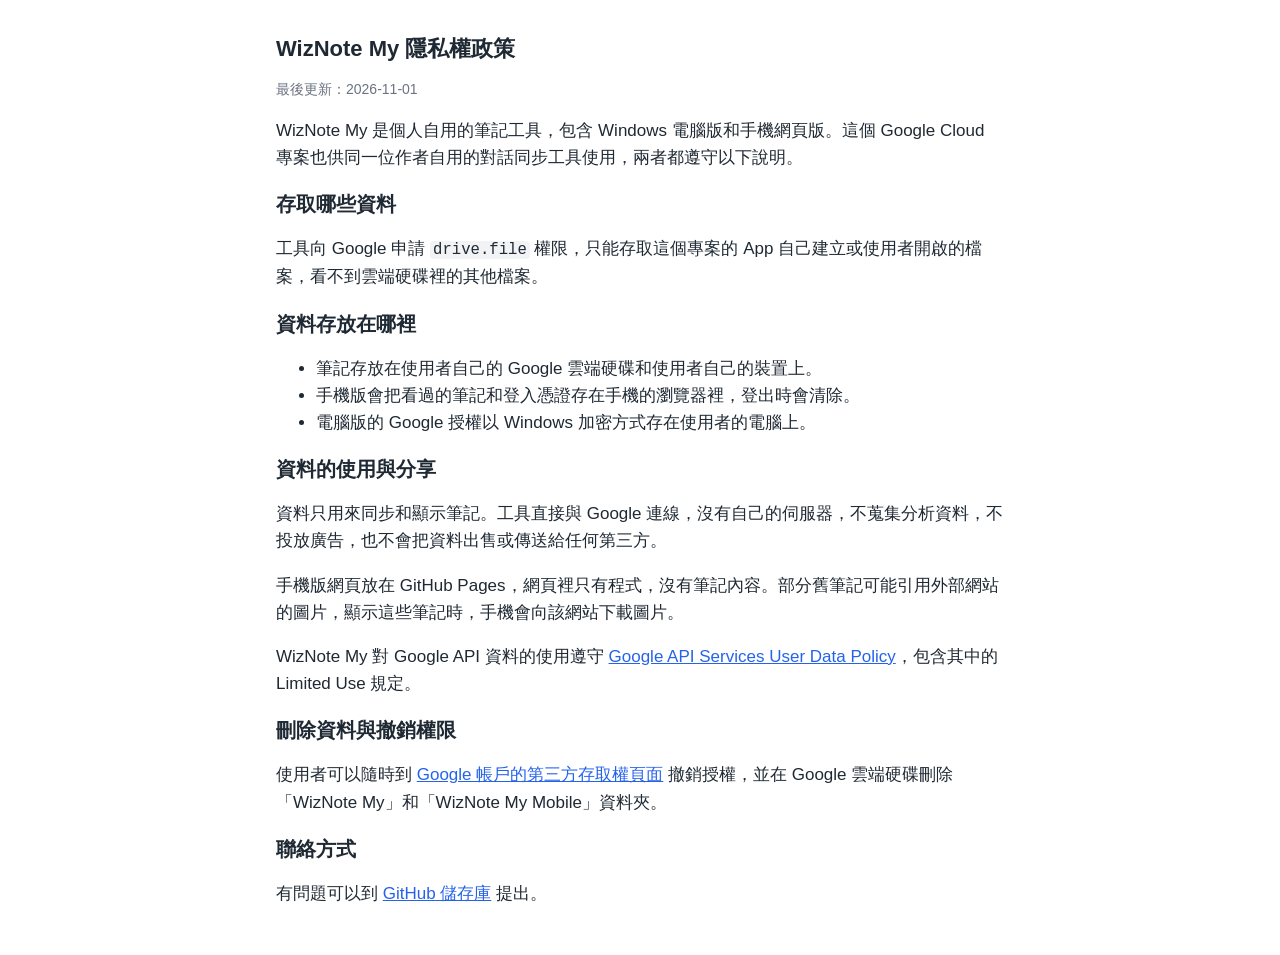
==== privacy.html @ dd13ff36 "新增隱私權政策頁面 Co-Authored-By: Claude Opus 5.5 <noreply@anthropic.com>" ====
<!doctype html>
<html lang="zh-Hant">
<head>
<meta charset="utf-8">
<meta name="viewport" content="width=device-width, initial-scale=1, viewport-fit=cover">
<meta name="referrer" content="no-referrer">
<link rel="stylesheet" href="style.css">
<title>隱私權政策</title>
</head>
<body>
<article class="content">
  <h1>WizNote My 隱私權政策</h1>
  <p class="muted">最後更新：2026-11-01</p>
  <p>WizNote My 是個人自用的筆記工具，包含 Windows 電腦版和手機網頁版。這個 Google Cloud 專案也供同一位作者自用的對話同步工具使用，兩者都遵守以下說明。</p>
  <h2>存取哪些資料</h2>
  <p>工具向 Google 申請 <code>drive.file</code> 權限，只能存取這個專案的 App 自己建立或使用者開啟的檔案，看不到雲端硬碟裡的其他檔案。</p>
  <h2>資料存放在哪裡</h2>
  <ul>
    <li>筆記存放在使用者自己的 Google 雲端硬碟和使用者自己的裝置上。</li>
    <li>手機版會把看過的筆記和登入憑證存在手機的瀏覽器裡，登出時會清除。</li>
    <li>電腦版的 Google 授權以 Windows 加密方式存在使用者的電腦上。</li>
  </ul>
  <h2>資料的使用與分享</h2>
  <p>資料只用來同步和顯示筆記。工具直接與 Google 連線，沒有自己的伺服器，不蒐集分析資料，不投放廣告，也不會把資料出售或傳送給任何第三方。</p>
  <p>手機版網頁放在 GitHub Pages，網頁裡只有程式，沒有筆記內容。部分舊筆記可能引用外部網站的圖片，顯示這些筆記時，手機會向該網站下載圖片。</p>
  <p>WizNote My 對 Google API 資料的使用遵守 <a href="https://developers.google.com/terms/api-services-user-data-policy">Google API Services User Data Policy</a>，包含其中的 Limited Use 規定。</p>
  <h2>刪除資料與撤銷權限</h2>
  <p>使用者可以隨時到 <a href="https://myaccount.google.com/permissions">Google 帳戶的第三方存取權頁面</a> 撤銷授權，並在 Google 雲端硬碟刪除「WizNote My」和「WizNote My Mobile」資料夾。</p>
  <h2>聯絡方式</h2>
  <p>有問題可以到 <a href="https://github.com/ianpy91g/wiznote-my-mobile/issues">GitHub 儲存庫</a> 提出。</p>
</article>
</body>
</html>
---- style.css ----
:root {
  color-scheme: light dark;
  --bg: #fff; --bar: #f6f7f9; --line: #e2e4e8; --text: #1f2933; --muted: #6b7280;
  --accent: #2563eb; --accent-soft: #dbe7ff; --fav: #e11d48; --warn-bg: #fff4d6; --warn-text: #7a5200; --code: #f1f3f5;
}
@media (prefers-color-scheme: dark) {
  :root:not([data-theme="light"]) {
    --bg: #111418; --bar: #1a1e24; --line: #2c323a; --text: #e6e8eb; --muted: #9aa3ad;
    --accent: #6ea0ff; --accent-soft: #1d2d4d; --fav: #fb7185; --warn-bg: #3a2f12; --warn-text: #f4d58d; --code: #20252c;
  }
}
* { box-sizing: border-box; -webkit-tap-highlight-color: transparent; }
[hidden] { display: none !important; }
html, body { margin: 0; background: var(--bg); color: var(--text); }
body { font: 17px/1.6 -apple-system, BlinkMacSystemFont, "PingFang TC", "Microsoft JhengHei", sans-serif; -webkit-text-size-adjust: 100%; overflow-wrap: anywhere; }
h1, h2 { margin: 0; }
button, input, select { font: inherit; color: inherit; }
button { min-height: 44px; border: 1px solid var(--line); border-radius: 10px; background: var(--bg); padding: 0 12px; cursor: pointer; }
button.primary { background: var(--accent); border-color: var(--accent); color: #fff; font-weight: 600; }
button.wide { display: block; width: calc(100% - 32px); margin: 8px 16px; }
.muted { color: var(--muted); font-size: 14px; }

.center { min-height: 100vh; min-height: 100dvh; display: flex; flex-direction: column; align-items: center; justify-content: center; gap: 12px; padding: 24px; text-align: center; }
.center img { border-radius: 18px; }
.center button { width: 100%; max-width: 320px; }

.bar { position: sticky; top: 0; z-index: 5; background: var(--bar); border-bottom: 1px solid var(--line); padding: env(safe-area-inset-top) 12px 8px; }
.bar-row { display: flex; align-items: center; gap: 6px; min-height: 48px; }
.bar h1 { flex: 1; min-width: 0; font-size: 18px; line-height: 1.3; }
#home-title, #note-title { display: -webkit-box; -webkit-line-clamp: 2; -webkit-box-orient: vertical; overflow: hidden; }
.icon { flex: none; width: 44px; padding: 0; border: 0; background: none; font-size: 24px; }
#search { display: block; width: 100%; min-height: 40px; padding: 0 12px; border: 1px solid var(--line); border-radius: 10px; background: var(--bg); font-size: 16px; }
.tabs { display: flex; gap: 6px; margin-top: 8px; }
.tab { flex: 1; min-height: 38px; font-size: 15px; }
.tab.on { background: var(--accent-soft); border-color: var(--accent); color: var(--accent); font-weight: 600; }

.banner { display: flex; align-items: center; gap: 10px; padding: 8px 16px; background: var(--warn-bg); color: var(--warn-text); font-size: 14px; }
.bar .banner { margin: 8px -12px -8px; }
.banner span { flex: 1; }
.banner button { flex: none; min-height: 36px; background: transparent; border-color: currentColor; color: inherit; font-size: 14px; }

.sortbar { display: flex; align-items: center; gap: 8px; padding: 8px 16px; border-bottom: 1px solid var(--line); }
.sortbar #count { flex: 1; }
.sortbar select { min-height: 36px; border: 1px solid var(--line); border-radius: 8px; background: var(--bg); padding: 0 6px; font-size: 14px; }
.sortbar button { min-height: 36px; font-size: 14px; white-space: nowrap; }

.row { display: block; width: 100%; padding: 10px 16px; border: 0; border-bottom: 1px solid var(--line); border-radius: 0; background: none; text-align: left; }
.row .t { font-weight: 600; line-height: 1.35; display: -webkit-box; -webkit-line-clamp: 2; -webkit-box-orient: vertical; overflow: hidden; }
.row .t .fav { margin-right: 4px; }
.row .s { color: var(--muted); font-size: 14px; line-height: 1.4; margin-top: 2px; overflow: hidden; white-space: nowrap; text-overflow: ellipsis; }
.row .m { display: flex; justify-content: space-between; gap: 10px; color: var(--muted); font-size: 12px; margin-top: 2px; }
.row .m .f { min-width: 0; overflow: hidden; white-space: nowrap; text-overflow: ellipsis; }
.row .m .d { flex: none; }
.folder-row { display: flex; align-items: center; gap: 8px; width: 100%; min-height: 48px; padding: 0 16px; border: 0; border-bottom: 1px solid var(--line); border-radius: 0; background: none; text-align: left; }
.folder-row .n { flex: 1; min-width: 0; font-weight: 600; }
.folder-row .c { color: var(--muted); font-size: 14px; }
.fav { color: var(--fav); }
#sentinel { height: 1px; }
.empty { padding: 40px 24px; color: var(--muted); text-align: center; }

article { padding: 12px 16px calc(32px + env(safe-area-inset-bottom)); max-width: 760px; margin: 0 auto; }
#note-meta { margin: 0 0 8px; }
.actions { display: flex; flex-wrap: wrap; gap: 8px; margin-bottom: 12px; }
.actions:empty { display: none; }
.actions button, .actions a { display: inline-flex; align-items: center; min-height: 40px; max-width: 100%; padding: 0 12px; border: 1px solid var(--line); border-radius: 10px; color: var(--text); font-size: 14px; text-decoration: none; }
.content img { display: block; max-width: 100%; height: auto; margin: 8px 0; border-radius: 4px; }
.content img.missing { display: inline-block; padding: 4px 8px; background: var(--code); color: var(--muted); font-size: 13px; }
.content a { color: var(--accent); }
.content table { display: block; max-width: 100%; overflow-x: auto; border-collapse: collapse; }
.content th, .content td { border: 1px solid var(--line); padding: 4px 8px; }
.content pre { overflow-x: auto; padding: 10px; background: var(--code); border-radius: 8px; font-size: 14px; }
.content code { background: var(--code); border-radius: 4px; padding: 0 3px; font-size: .92em; }
.content pre code { padding: 0; background: none; }
.content blockquote { margin: 8px 0; padding-left: 12px; border-left: 3px solid var(--line); color: var(--muted); }
.content h1, .content h2, .content h3 { line-height: 1.35; margin: 1em 0 .4em; }
.content h1 { font-size: 22px; } .content h2 { font-size: 20px; } .content h3 { font-size: 18px; }
.content hr { border: 0; border-top: 1px solid var(--line); }

.sheet { position: fixed; inset: 0; z-index: 20; display: flex; align-items: flex-end; background: rgba(0,0,0,.35); }
.sheet-box { width: 100%; padding: 16px 0 calc(16px + env(safe-area-inset-bottom)); background: var(--bg); border-radius: 16px 16px 0 0; }
.sheet-box h2 { padding: 0 16px; font-size: 18px; }
.sheet-box p { margin: 6px 16px; }
#toast { position: fixed; left: 16px; right: 16px; bottom: calc(20px + env(safe-area-inset-bottom)); z-index: 30; padding: 10px 14px; border-radius: 10px; background: #1f2937; color: #fff; font-size: 14px; text-align: center; }
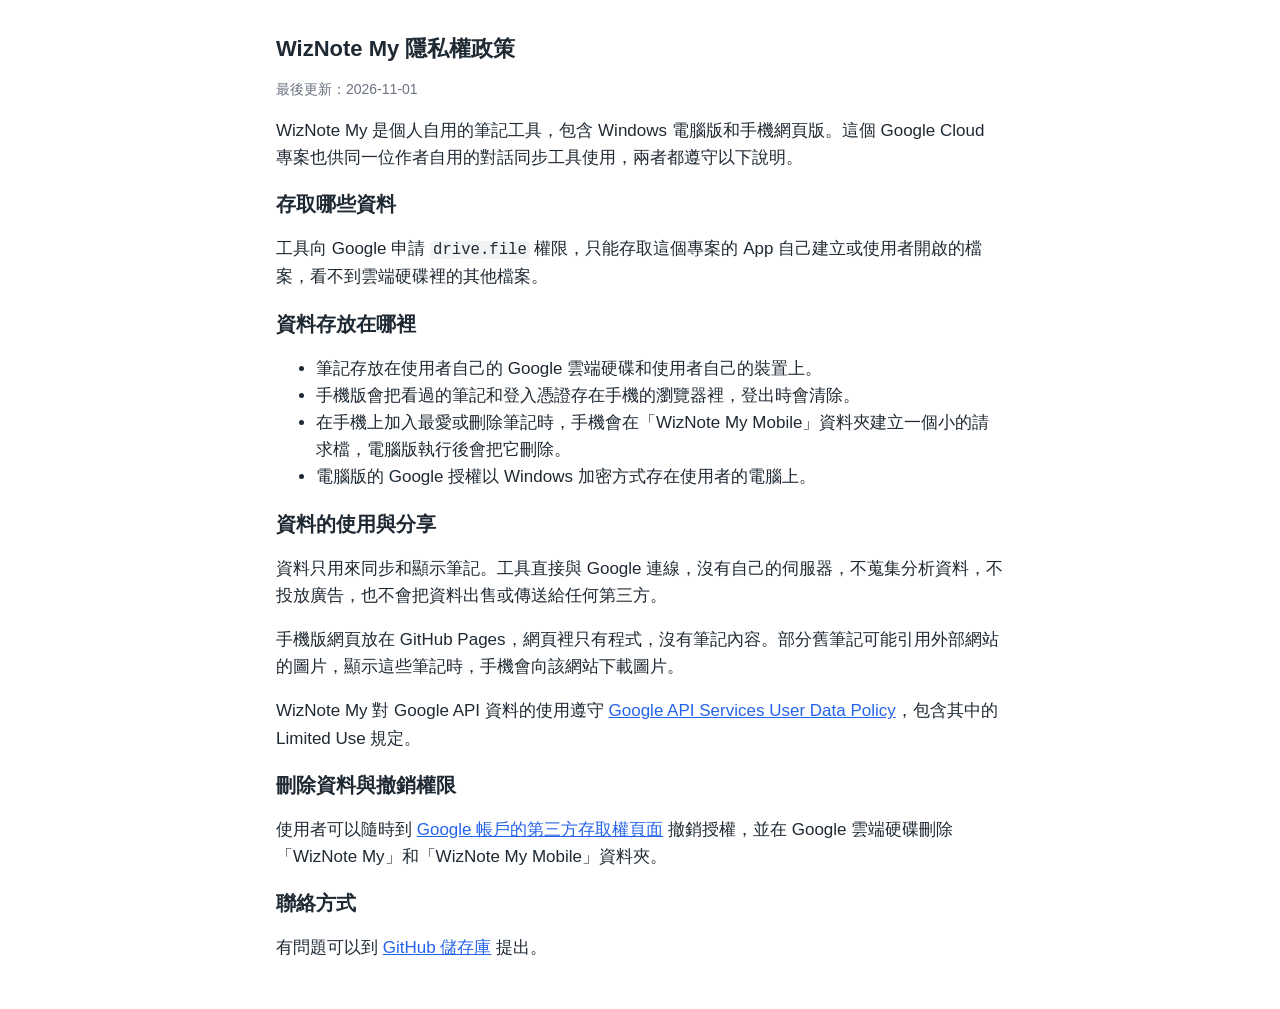
==== commit 1f3dacbd: "手機版可以加入最愛和刪除（由電腦版執行） Co-Authored-By: Claude Opus 5.5 <noreply@anthropic.com>" ====
--- a/privacy.html
+++ b/privacy.html
@@ -18,6 +18,7 @@
   <ul>
     <li>筆記存放在使用者自己的 Google 雲端硬碟和使用者自己的裝置上。</li>
     <li>手機版會把看過的筆記和登入憑證存在手機的瀏覽器裡，登出時會清除。</li>
+    <li>在手機上加入最愛或刪除筆記時，手機會在「WizNote My Mobile」資料夾建立一個小的請求檔，電腦版執行後會把它刪除。</li>
     <li>電腦版的 Google 授權以 Windows 加密方式存在使用者的電腦上。</li>
   </ul>
   <h2>資料的使用與分享</h2>
--- a/style.css
+++ b/style.css
@@ -55,6 +55,9 @@
 .folder-row .n { flex: 1; min-width: 0; font-weight: 600; }
 .folder-row .c { color: var(--muted); font-size: 14px; }
 .fav { color: var(--fav); }
+.fav-toggle { color: var(--muted); }
+.fav-toggle.on { color: var(--fav); }
+#note-trash { font-size: 20px; }
 #sentinel { height: 1px; }
 .empty { padding: 40px 24px; color: var(--muted); text-align: center; }
 
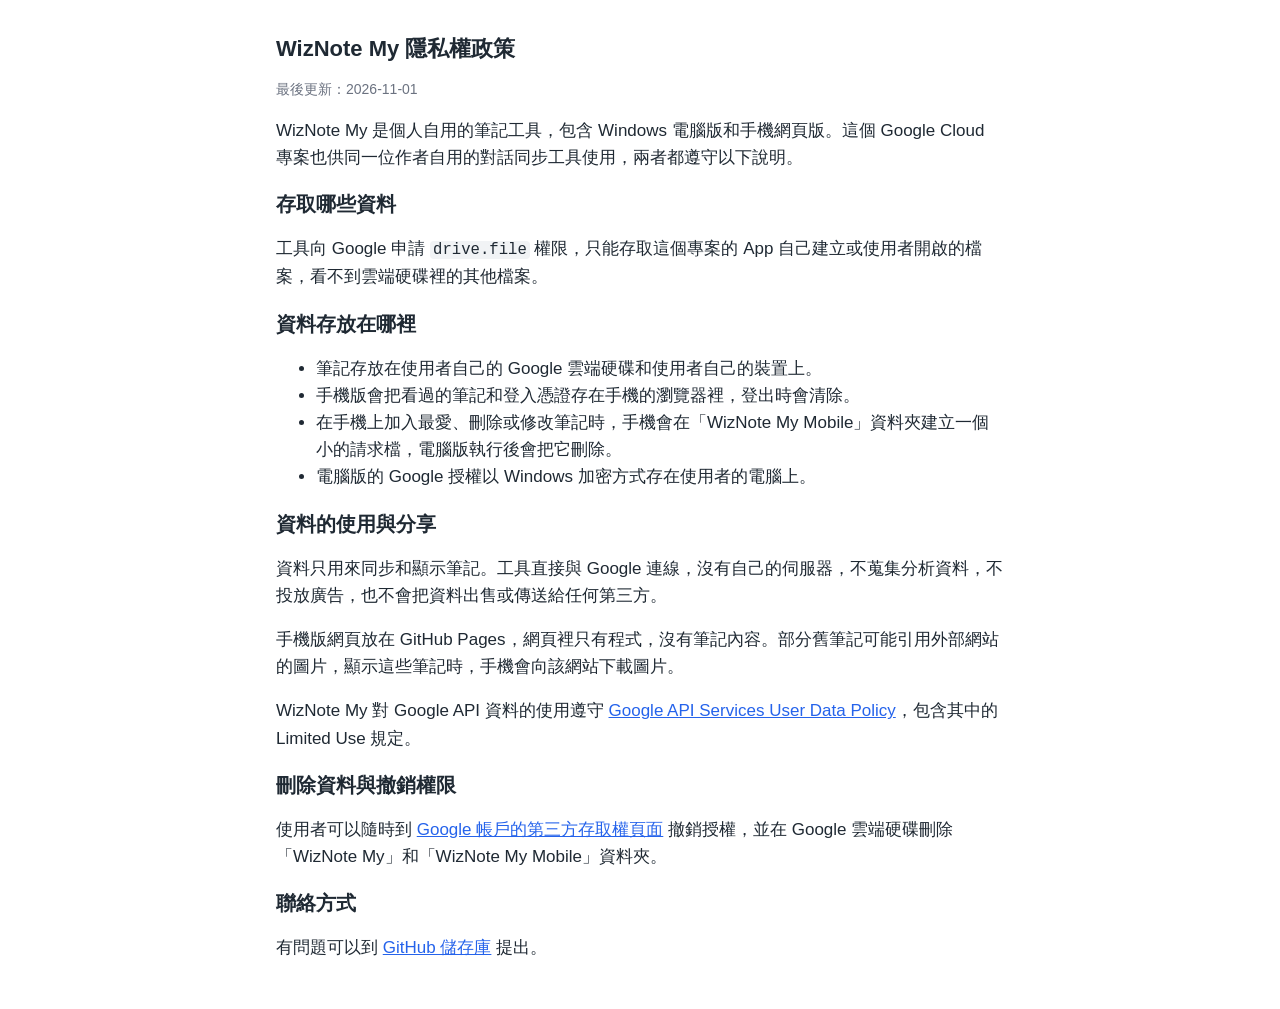
==== commit 528d9fbc: "手機版可以修改內文（由電腦版執行，衝突時另存） Co-Authored-By: Claude Opus 5.5 <noreply@anthropic.com>" ====
--- a/privacy.html
+++ b/privacy.html
@@ -18,7 +18,7 @@
   <ul>
     <li>筆記存放在使用者自己的 Google 雲端硬碟和使用者自己的裝置上。</li>
     <li>手機版會把看過的筆記和登入憑證存在手機的瀏覽器裡，登出時會清除。</li>
-    <li>在手機上加入最愛或刪除筆記時，手機會在「WizNote My Mobile」資料夾建立一個小的請求檔，電腦版執行後會把它刪除。</li>
+    <li>在手機上加入最愛、刪除或修改筆記時，手機會在「WizNote My Mobile」資料夾建立一個小的請求檔，電腦版執行後會把它刪除。</li>
     <li>電腦版的 Google 授權以 Windows 加密方式存在使用者的電腦上。</li>
   </ul>
   <h2>資料的使用與分享</h2>
--- a/style.css
+++ b/style.css
@@ -58,6 +58,11 @@
 .fav-toggle { color: var(--muted); }
 .fav-toggle.on { color: var(--fav); }
 #note-trash { font-size: 20px; }
+#note-edit { font-size: 22px; }
+#note-edit:disabled { opacity: .35; }
+.text-btn { flex: none; min-height: 38px; padding: 0 14px; font-size: 15px; }
+#edit-hint { margin: 0 0 8px; }
+#note-editor { display: block; width: 100%; min-height: 60vh; padding: 10px; border: 1px solid var(--line); border-radius: 10px; background: var(--bg); color: var(--text); font: 16px/1.6 -apple-system, BlinkMacSystemFont, "PingFang TC", "Microsoft JhengHei", sans-serif; resize: none; overflow: hidden; }
 #sentinel { height: 1px; }
 .empty { padding: 40px 24px; color: var(--muted); text-align: center; }
 
